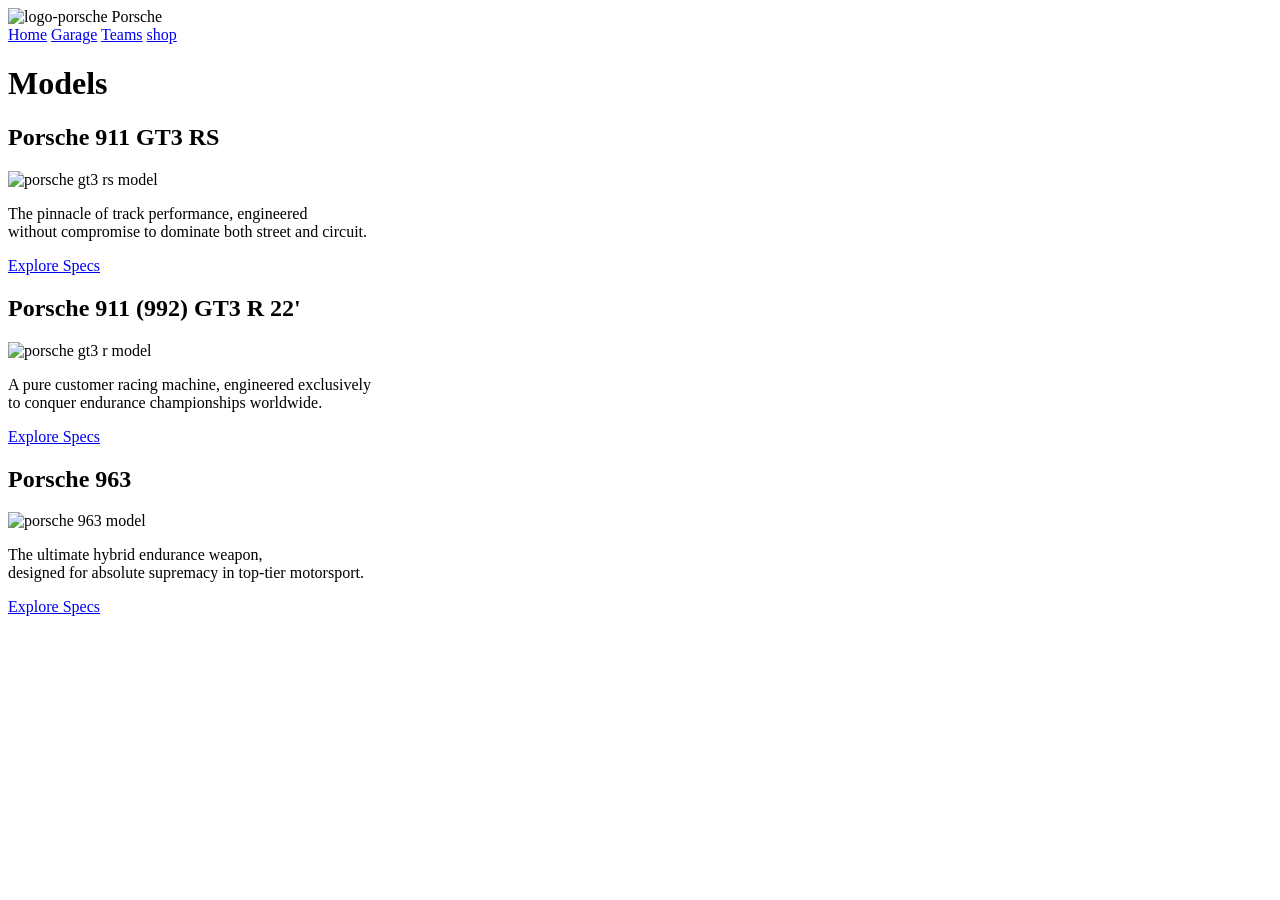
==== garage-porsche.html @ fbc35ee0 "Add files via upload" ====
<!doctype html>
<html lang="en">
  <head>
    <meta charset="UTF-8" />
    <meta name="viewport" content="width=device-width, initial-scale=1.0" />
    <title>Porsche Garage</title>
    <link rel="stylesheet" href="Porsche-styles.css" />
  </head>
  <body>
    <header>
      <div class="logo-span-header">
        <img
          src="porsche images\logo_porsche-removebg-preview.png"
          alt="logo-porsche"
        />
        <span>Porsche</span>
      </div>

      <nav class="nav-rapida">
        <a href="Porsche.html">Home</a>
        <a class="active" href="garage-porsche.html">Garage</a>
        <a href="teams.html">Teams</a>
        <a href="porsche-shop.html">shop</a>
      </nav>
    </header>
    <main>
      <h1>Models</h1>
      <section class="models">
        <div class="models-fila1">
          <div class="model">
            <h2>Porsche 911 GT3 RS</h2>
            <img
              src="porsche images\Gemini_Generated_Image_3wwn4v3wwn4v3wwn-removebg-preview.png"
              alt="porsche gt3 rs model"
            />
            <p>
              The pinnacle of track performance, engineered<br />
              without compromise to dominate both street and circuit.
            </p>
            <a href="models.html">Explore Specs</a>
          </div>

          <div class="model" id="gt3r">
            <h2>Porsche 911 (992) GT3 R 22'</h2>
            <img
              src="porsche images\Gemini_Generated_Image_craod4craod4crao-removebg-preview.png"
              alt="porsche gt3 r model"
            />
            <p>
              A pure customer racing machine, engineered exclusively<br />
              to conquer endurance championships worldwide.
            </p>
            <a href="models-gt3rs.html">Explore Specs</a>
          </div>
        </div>

        <div class="models-fila2">
          <div class="model" id="porsche-963">
            <h2>Porsche 963</h2>
            <img
              src="porsche images\Gemini_Generated_Image_o6g64vo6g64vo6g6-removebg-preview.png"
              alt="porsche 963 model"
            />
            <p>
              The ultimate hybrid endurance weapon,<br />
              designed for absolute supremacy in top-tier motorsport.
            </p>
            <a href="models-963.html">Explore Specs</a>
          </div>
        </div>
      </section>
    </main>
  </body>
</html>
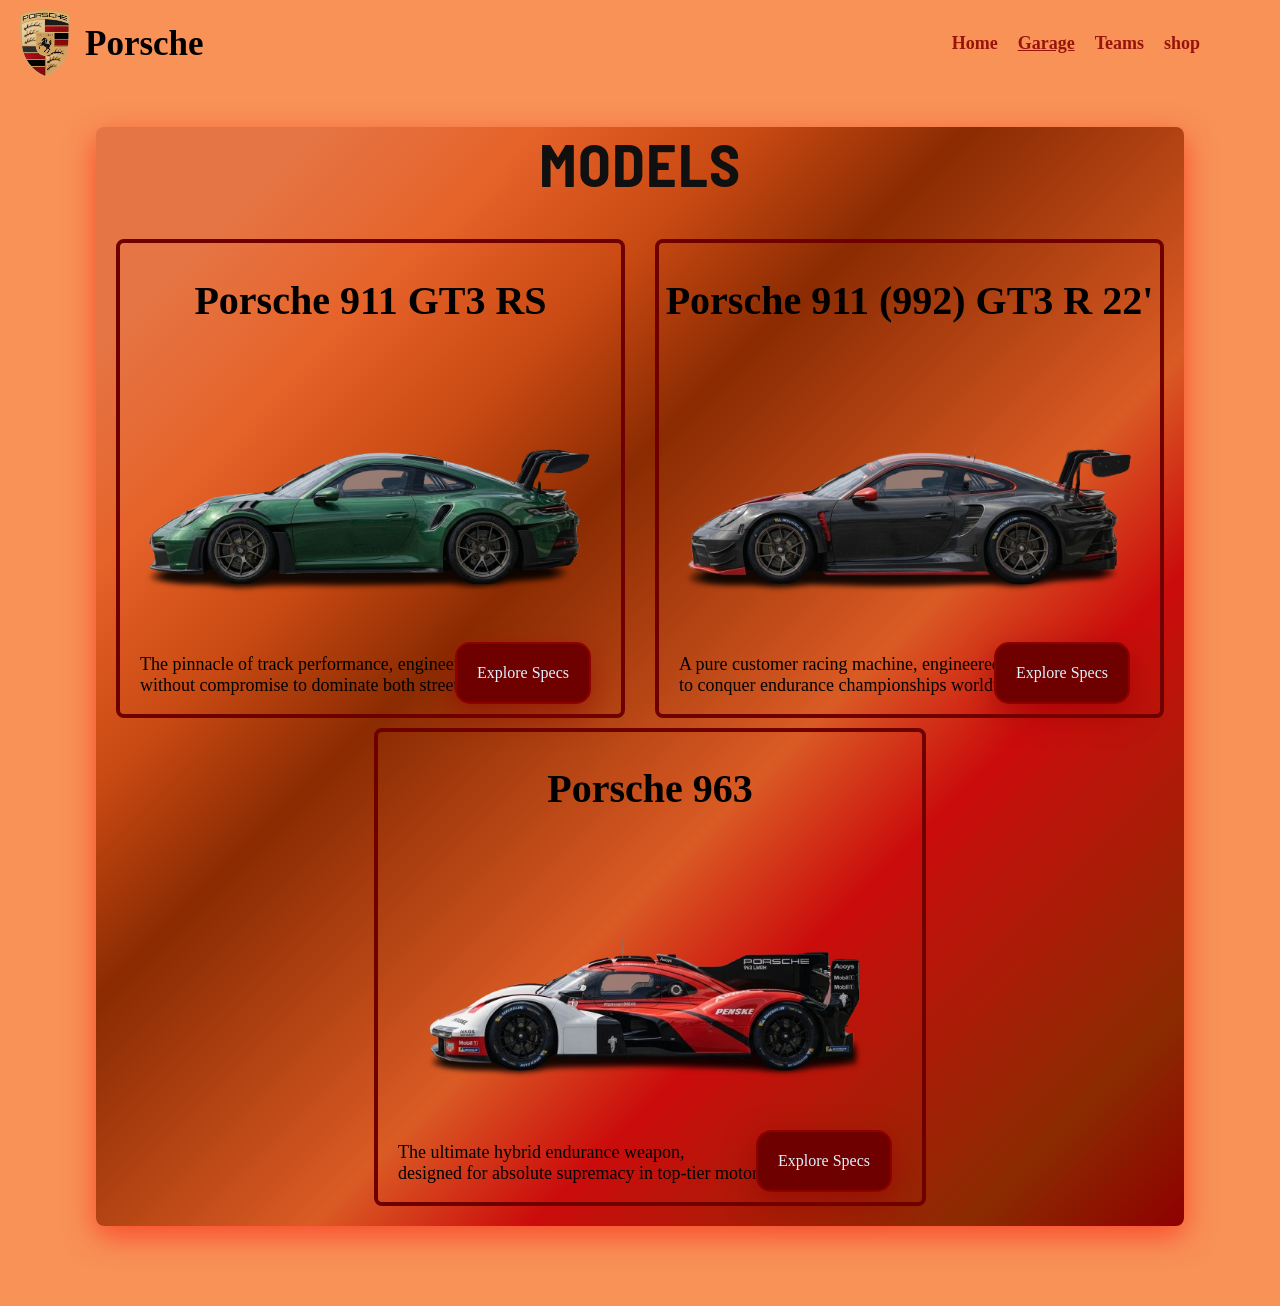
==== commit a7f1b84b: "Add files via upload" ====
--- a/garage-porsche.html
+++ b/garage-porsche.html
@@ -17,7 +17,7 @@
       </div>
 
       <nav class="nav-rapida">
-        <a href="Porsche.html">Home</a>
+        <a href="index.html">Home</a>
         <a class="active" href="garage-porsche.html">Garage</a>
         <a href="teams.html">Teams</a>
         <a href="porsche-shop.html">shop</a>
--- a/Porsche-styles.css
+++ b/Porsche-styles.css
@@ -0,0 +1,404 @@
+@import url('https://fonts.googleapis.com/css2?family=Barlow+Semi+Condensed:ital,wght@0,600;0,700;1,600;1,700&family=Saira:wght@400;600&display=swap');
+
+body {
+    background-color: #f89257;
+    margin: 0;
+    padding: 0;
+}
+main {
+    background: linear-gradient(135deg, #e57545 10%, #e6632a 20%, #ca4a13 30%, #8b2b02 40%, #da5b24 60%, #cb0c0c 70%, #8b2b02 90%, #8f0000 100%);
+    border-radius: 8px;
+    margin-top: 10px;
+    position: relative;
+    width: 85%;
+    margin-left: auto;
+    margin-right: auto;
+    min-height: 850px; /* Altura perfecta para que encaje todo sin salirse */
+    box-shadow: 0 10px 30px rgba(249, 3, 3, 0.50);
+    margin-bottom: 80px;
+}
+/*//////////////////////HEADER///////////////////*/
+header {
+    display: flex;
+    flex-direction: row;
+    justify-content: space-between;
+    align-items: center;
+    padding: 10px 0;
+}
+
+.logo-span-header {
+    display: flex;
+    gap: 15px;
+    margin-left: 20px;
+    align-items: center;
+}
+
+.logo-span-header img {
+    object-fit: contain;
+    width: 50px;
+}
+
+.logo-span-header span {
+    font-size: 35px;
+    font-weight: 700;
+}
+
+.nav-rapida {
+    display: flex;
+    gap: 20px;
+    margin-right: 80px;
+    align-items: center;
+}
+
+.nav-rapida a {
+    text-decoration: none;
+    color: #98140b;
+    font-weight: 600;
+    font-size: 18px;
+}
+
+.active {
+    text-decoration: underline !important;
+}
+
+/*/////////////////////MAIN HOME/////////////////*/
+
+/* 1. TÍTULO PRINCIPAL */
+.h1-home {
+    position: absolute;
+    top: 60px;
+    left: 40px;
+    font-family: 'Barlow Semi Condensed', sans-serif;
+    letter-spacing: 1px;
+    text-transform: uppercase;
+    color: #111010;
+    width: fit-content;
+    margin: 0;
+}
+
+.h1-home h1 {
+    margin: 0;
+    line-height: 1;
+    font-size: 70px;
+}
+
+/* 2. TEXTO DE INTRODUCCIÓN */
+.p-intro-home {
+    position: absolute;
+    top: 240px;
+    left: 40px;
+    max-width: 550px; 
+    font-weight: 600;
+    font-family: 'Saira', sans-serif;
+    color: #111010;
+}
+
+/* 3. LOGO DE LA DERECHA */
+.logo-main-home img {
+    object-fit: contain;
+    width: 300px;
+    position: absolute;
+    right: 50px;
+    top: 40px;
+}
+
+/* 4. COCHES (Congelados en coordenadas fijas) */
+.gt3-r {
+    position: absolute;
+    left: 20px;
+    top: 450px;
+    transform: scale(0.75);
+    z-index: 1;
+    filter: drop-shadow(0 8px 10px rgba(0,0,0,0.25));
+}
+
+.gt3-rs {
+    position: absolute;
+    left: 160px;
+    top: 430px;
+    transform: scale(0.88);
+    z-index: 2;
+    filter: drop-shadow(0 12px 12px rgba(0,0,0,0.3)); 
+}
+
+.porsche-963 {
+    position: absolute;
+    left: 320px;
+    top: 410px;
+    transform: scale(1);
+    z-index: 3;
+    filter: drop-shadow(0 18px 15px rgba(0,0,0,0.5));
+}
+
+/* 5. BOTÓN EXPLORAR MODELOS */
+.explore-models-home {
+    border: 2px solid #8f0000;
+    border-radius: 15px;
+    box-shadow: 0 10px 30px rgba(135, 0, 0, 0.5);
+    padding: 20px 30px;
+    position: absolute;
+    background-color: #6e0000;
+    right: 80px;
+    bottom: 140px;
+}
+
+.explore-models-home a {
+    display: inline-block;
+    color: #e0f2fe;
+    font-size: 22px;
+    font-family: 'Saira', cursive, sans-serif;
+    text-decoration: none;
+    transition: 0.3s ease;
+}
+
+.explore-models-home a:hover {
+    transform: scale(1.05);
+}
+/*///////////////////////////////GARAGE////////////////////////////////*/
+h1 {
+    text-align: center;
+    font-size: 60px;
+    font-family: 'Barlow Semi Condensed', sans-serif;
+    letter-spacing: 1px;
+    text-transform: uppercase;
+    color: #111010;
+}
+.models {
+    display: flex;
+    flex-direction: column;
+}
+.models-fila1 {
+    display: flex;
+    flex-direction: row;
+    gap: 10px;
+    margin-bottom: 10px;
+    justify-content: center;
+    align-items: center;
+}
+.model#gt3r {
+    margin-right: 20px;
+}
+.models-fila2 {
+    display: flex;
+    flex-direction: row;
+    justify-content: center;
+    margin-bottom: 20px;
+}
+.model {
+    border: 4px solid #6e0000;
+    border-radius: 8px;
+    width: 50%;
+    position: relative;
+    margin-left: 20px;
+}
+.model p {
+    font-family: 'Saira'cursive, sans-serif;
+    font-size: 18px;
+    margin-left: 20px;
+}
+.model h2 {
+    font-size: 40px;
+    text-align: center;
+}
+.model img {
+    display: block;
+    margin: 0 auto;
+    object-fit: contain;
+    width: 500px;
+    height: auto;
+}
+.model a {
+    text-decoration: none;
+    color: #e0f2fe;
+    border: 2px solid #8f0000;
+    border-radius: 15px;
+    box-shadow: 0 10px 30px rgba(135, 0, 0, 0.5);
+    padding: 20px;
+    background-color: #6e0000;
+    display: inline-block;
+    font-family: 'Saira'cursive, sans-serif;
+    transition: 0.3s ease;
+    position: absolute;
+    right: 30px;
+    bottom: 10px;
+}
+.model a:hover {
+    transform: scale(1.05);
+}
+/*/////////////////////////////////////////TEAMS//////////////////////////////////*/
+.teams {
+    display: grid;
+    grid-template-columns: repeat(2, 1fr);
+    gap: 20px;
+    margin: 0 auto;
+    width: 100%;
+    max-width: 1100px;
+    padding-bottom: 20px;
+}
+.team {
+    border: 4px solid #6e0000;
+    border-radius: 8px;
+    width: 500px;
+    position: relative;
+}
+.team a {
+    text-decoration: none;
+    color: #e0f2fe;
+    border: 2px solid #8f0000;
+    border-radius: 15px;
+    box-shadow: 0 10px 30px rgba(135, 0, 0, 0.5);
+    padding: 20px;
+    background-color: #6e0000;
+    display: inline-block;
+    font-family: 'Saira'cursive, sans-serif;
+    transition: 0.3s ease;
+    position: absolute;
+    right: 30px;
+    bottom: 10px;
+}
+.team a:hover {
+    transform: scale(1.05);
+}
+.team h2 {
+    font-size: 40px;
+    text-align: center;
+}
+#coche-team {
+    object-fit: contain;
+    width: 240px;
+}
+#logo-team {
+    object-fit: contain;
+    width: 140px;
+}
+.imagenes-teams {
+    display: flex;
+    flex-direction: row;
+    padding: 5px 10px;
+    justify-content: center;
+}
+.teams h2 {
+    font-size: 40px;
+    text-align: center;
+}
+.teams p {
+    font-family: 'Saira'cursive, sans-serif;
+    font-size: 18px;
+    padding-left: 20px;
+}
+.teams h3 {
+    font-family: 'Barlow Semi Condensed', sans-serif;
+    font-size: 25px;
+    padding-left: 20px;
+}
+/*/////////////////////////////////////////////SHOP/////////////////////////////*/
+.hero-product {
+    display: flex;
+    flex-direction: row;
+    width: 90%;
+    height: 350px;
+    border: 3px solid #111010;
+    border-radius: 15px;
+    margin: 0 auto;
+    margin-bottom: 20px;
+}
+.foto-producto {
+    display: flex;
+    flex-direction: column;
+    flex: 1;
+    align-items: center;
+}
+.hero-info {
+    display: flex;
+    flex-direction: column;
+    flex: 1;
+}
+.featured, .oficial-apparel {
+    transform: translateY(20px);
+    font-size: 30px;
+    font-family: 'Barlow Semi Condensed', sans-serif;
+    text-transform: uppercase;
+}
+.foto-producto img {
+    transform: translateY(20px);
+    display: block;
+    height: auto;
+    object-fit: contain;
+    width: 300px;
+}
+.hero-info p {
+    font-size: 18px;
+    padding-right: 15px;
+}
+.hero-purchase {
+    transform: translateY(20px);
+    font-size: 25px;
+} 
+.btn-hero {
+    background-color: #6e0000;
+    border:2px solid #8f0000;
+    border-radius: 15px;
+    padding: 20px;
+    box-shadow: 0 10px 30px rgba(135, 0, 0, 0.5);
+    margin-left: 10px;
+    display: inline-block;
+    transition: 0.3s ease;
+    color: #e0f2fe;
+}
+.btn-hero:hover {
+    transform: scale(1.05);
+}
+.hero-info h2 {
+    transform: translateY(10px);
+    font-family: 'Barlow Semi Condensed', sans-serif;
+    text-transform: uppercase;
+    padding-right: 15px;
+}
+.shop-grid {
+    display: grid;
+    grid-template-columns: repeat(3, 1fr);
+    gap: 25px;
+}
+.product-card {
+    display: flex;
+    flex-direction: column;
+    justify-content: space-between;
+    border: 3px solid #111010;
+    border-radius: 15px;
+    padding: 20px;
+    box-sizing: border-box;
+}
+.card-img-container {
+    height: 200px;
+    display: flex;
+    align-items: center;
+    justify-content: center;
+}  
+
+.card-img {
+    max-height: 100%;
+    max-width: 100%;
+    object-fit: contain;
+}
+.card-category {
+    font-family: 'Barlow Semi Condensed', sans-serif;
+    text-transform: uppercase;
+    font-size: 20px;
+}
+.product-card h3 {
+    font-family: 'Saira', cursive, sans-serif;
+}
+.btn-card-cart {
+     background-color: #6e0000;
+     border:2px solid #8f0000;
+     border-radius: 15px;
+     padding: 20px;
+     box-shadow: 0 10px 30px rgba(135, 0, 0, 0.5);
+     margin-left: 10px;
+     display: inline-block;
+     transition: 0.3s ease;
+     color: #e0f2fe;
+}
+.btn-card-cart:hover {
+    transform: scale(1.05);
+}
